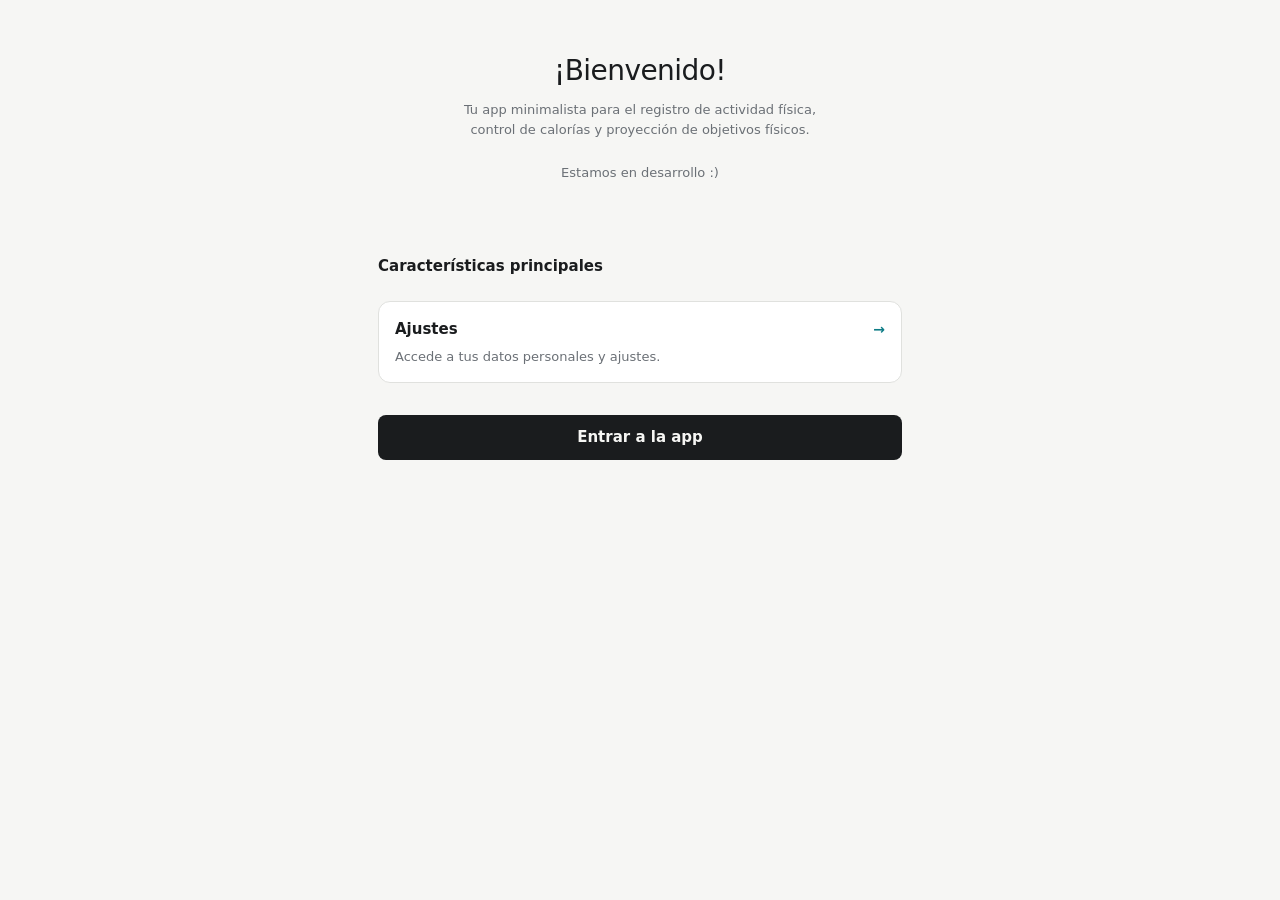
==== frontend/index.html @ 68d65e25 "Reestructuracion carpetas" ====
<!DOCTYPE html> <!-- Con esto avisamos al navegador que estamos usando HTML 5 -->
<html lang="es"> <!-- lang=es-> Accesibilidad para lectores de pantalla, traduccion auto del nav, seo y reglas tipograficas de CSS -->
    <head>
        <meta charset="utf-8">
        <meta name="viewport" content="width=device-width, initial-scale=1, viewport-fit=cover">
        <title>Inicio</title>
        <link rel="stylesheet" href="css/estilos.css">
        <link rel="stylesheet" href="css/componentes.css">
    </head>
    <body>
        <main>
            <div class="hero">
                <h1>¡Bienvenido!</h1>
                <p class="p-suave">Tu app minimalista para el registro de actividad física, control de calorías y proyección de objetivos físicos.</p>
                <p class="p-suave">Estamos en desarrollo :)</p>
            </div>

            <h2>Características principales</h2>

            <div class="card-grid">
                <a href="screens/ajustes.html" class="card">
                    <div class="card-title">
                        Ajustes<span>→</span>
                    </div>
                    <div class="p-suave">Accede a tus datos personales y ajustes.</div>
                </a>
            </div>

            <div class="cta-container">
                <a href="screens/ajustes.html" class="btn cta-btn">Entrar a la app</a> <!-- es de clase btn y cta-btn-->
            </div>
        </main>
    </body>
</html>
---- frontend/css/estilos.css ----
:root {
  --bg: #f6f6f4;
  --fg: #1a1c1e;
  --mu: #6b7076;
  --ln: #e0e1de;
  --cd: #fff;
  --ac: #0e7c86;
  --ac2: #c2410c;
  box-sizing: border-box;
  padding-top: env(safe-area-inset-top, 0px);
  padding-bottom: env(safe-area-inset-bottom, 0px);
}

@media (prefers-color-scheme: dark) {
  :root:not([data-theme="light"]) {
    --bg: #101214;
    --fg: #ecedee;
    --mu: #8d9399;
    --ln: #25292d;
    --cd: #16191c;
    --ac: #3cc3cf;
    --ac2: #fb923c;
    color-scheme: dark;
  }
}

:root[data-theme="dark"] {
  --bg: #101214;
  --fg: #ecedee;
  --mu: #8d9399;
  --ln: #25292d;
  --cd: #16191c;
  --ac: #3cc3cf;
  --ac2: #fb923c;
  color-scheme: dark;
}

html {
  scroll-padding-top: env(safe-area-inset-top, 0px);
}

* {
  box-sizing: border-box;
}

body {
  margin: 0;
  background: var(--bg);
  color: var(--fg);
  font: 15px/1.5 ui-sans-serif, system-ui, -apple-system, "Segoe UI", Roboto, sans-serif;
  font-variant-numeric: tabular-nums;
}

main {
  max-width: 560px;
  margin: 0 auto;
  padding: 20px 18px 90px;
}

h1 {
  font-size: 13px;
  font-weight: 600;
  color: var(--mu);
  margin: 0 0 18px;
  letter-spacing: .02em;
}

h2 {
  font-size: 15px;
  font-weight: 600;
  margin: 28px 0 10px;
}

label {
  display: block;
  font-size: 12px;
  color: var(--mu);
}

table {
  width: 100%;
  border-collapse: collapse;
  font-size: 14px;
}

td, th {
  padding: 8px 0;
  border-top: 1px solid var(--ln);
  text-align: right;
  font-weight: 400;
}

td:first-child, th:first-child {
  text-align: left;
}

th {
  color: var(--mu);
  font-size: 12px;
}

svg {
  width: 100%;
  height: auto;
  display: block;
}

svg text {
  fill: var(--mu);
  font-size: 10px;
}
---- frontend/css/componentes.css ----
/* Seccion hero Inicio */
.hero {
  padding: 30px 0 20px;
  text-align: center;
}

.hero h1 {
  font-size: 28px;
  font-weight: 300;
  color: var(--fg);
  letter-spacing: -.02em;
  margin-bottom: 8px;
}

.hero p {
  margin: 0 auto 24px;
  max-width: 400px;
}

/* Cards */

.card-grid {
  display: grid;
  grid-template-columns: 1fr;
  gap: 12px;
  margin: 24px 0;
}

.card {
  border: 1px solid var(--ln);
  background: var(--cd);
  border-radius: 12px;
  padding: 16px;
  display: flex;
  flex-direction: column;
  gap: 6px;
  text-decoration: none;
  color: inherit;
  transition: border-color 0.15s ease, transform 0.15s ease;
}

/*  :hover es una pseudoclase de CSS que se activa cuando un elemento está siendo “hovered”, es decir, 
    cuando el puntero del usuario está encima del elemento sin hacer clic. */
.card:hover {
  border-color: var(--ac);
  transform: translateY(-1px);
}

.card-title {
  font-size: 15px;
  font-weight: 600;
  color: var(--fg);
  display: flex;
  justify-content: space-between;
  align-items: center;
}

.card-title span {
  color: var(--ac);
  font-size: 14px;
}

/*Ajustes*/
.tarjeta-formulario {
  background: var(--cd);
  border: 1px solid var(--ln);
  border-radius: 12px;
  padding: 16px;
  margin-bottom: 20px;
}

.caja-calculos {
  margin-top: 16px;
}

.row {
  display: flex;
  gap: 10px;
  flex-wrap: wrap;
}

.row > label {
  flex: 1 1 120px;
}

.row > .btn2 {
  flex: 1 1 140px;
}

#mensaje-estado-sesion, #mensaje-datos-personales, #mensaje-descargar-sesiones, #mensaje-descargar-usuarios {
  margin-top: 10px;
}

/*Forms e inputs*/
input, select {
  width: 100%;
  margin-top: 4px;
  padding: 9px 10px;
  background: var(--cd);
  color: var(--fg);
  border: 1px solid var(--ln);
  border-radius: 8px;
  font: inherit;
}

/* Call to action */
.cta-container {
  margin-top: 32px;
}

.cta-btn {
  display: block;
  text-align: center;
  text-decoration: none;
}

/* Botones */

.btn {
  margin-top: 14px;
  width: 100%;
  padding: 11px;
  border: 0;
  border-radius: 8px;
  background: var(--fg);
  color: var(--bg);
  font: inherit;
  font-weight: 600;
  cursor: pointer;
}

.btn2 {
  padding: 9px 12px;
  border: 1px solid var(--ln);
  border-radius: 8px;
  background: var(--cd);
  color: var(--fg);
  font: inherit;
  font-size: 13px;
  cursor: pointer;
  text-align: center;
}

#btn-iniciar-sesion {
  align-self: flex-end; 
  margin-bottom: 0px;
}

/* Tipografía de utilidad */
.p-suave {
  color: var(--mu);
  font-size: 13px;
}

.texto-secundario {
  color: var(--mu);
  font-size: 13px;
  margin: 0;
}

#info-usuario-activo {
    font-weight: 600;
    color: var(--ac);
    margin-bottom: 16px;
}

.sec[hidden] {
  display: none;
}

/* Navegación */
nav {
  position: fixed;
  left: 0;
  right: 0;
  bottom: 0;
  background: var(--bg);
  border-top: 1px solid var(--ln);
  display: flex;
  justify-content: center;
  padding-bottom: env(safe-area-inset-bottom, 0px);
}

nav div {
  display: flex;
  max-width: 560px;
  width: 100%;
}

nav button {
  flex: 1;
  background: none;
  border: 0;
  color: var(--mu);
  font: inherit;
  font-size: 13px;
  padding: 14px 4px;
  cursor: pointer;
}

nav button[aria-current="true"] {
  color: var(--fg);
  font-weight: 600;
  box-shadow: inset 0 2px 0 var(--ac);
}
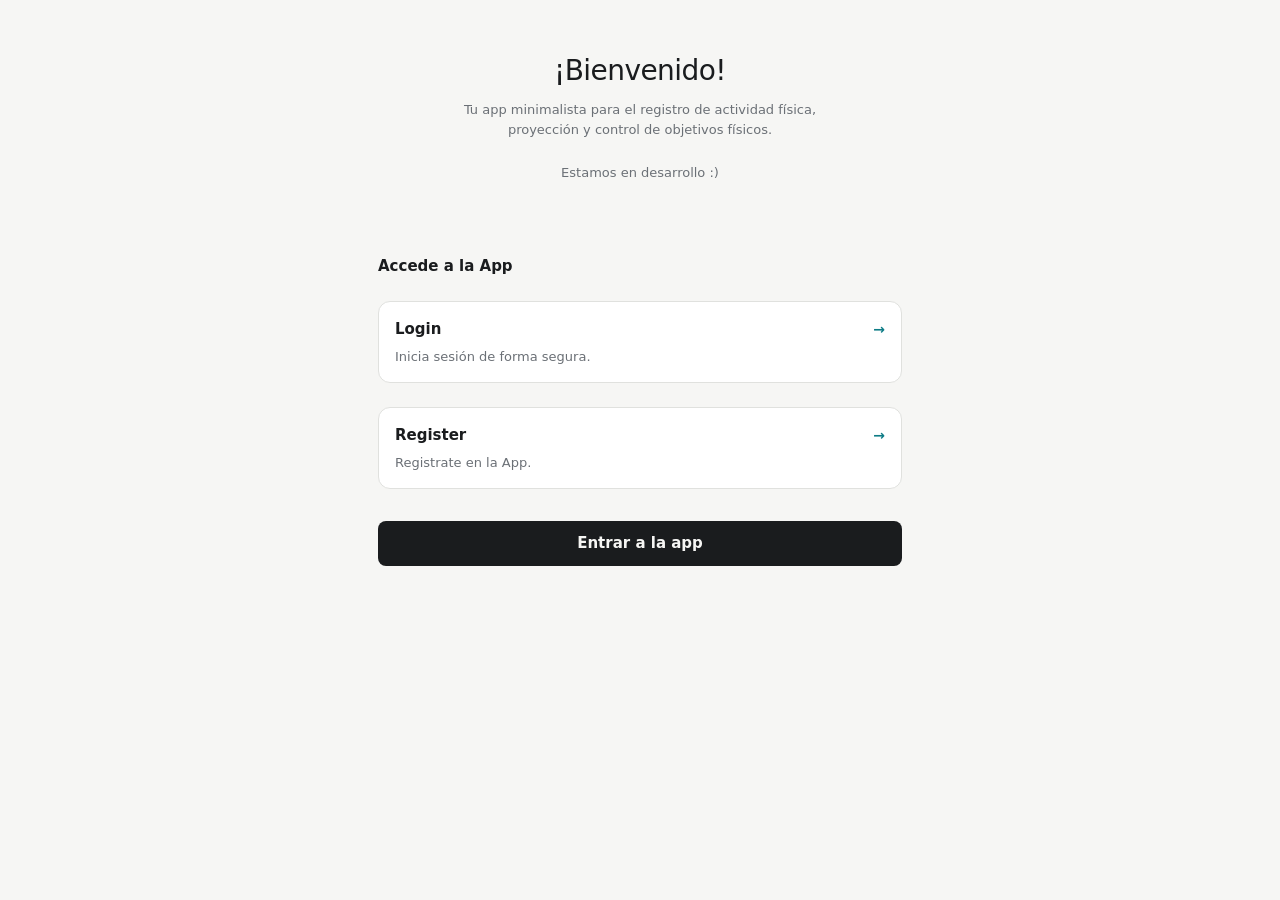
==== commit 8f7a9e22: "Creado Login.html, su css y su js para darle funcionalidad temporal a los botones" ====
--- a/frontend/index.html
+++ b/frontend/index.html
@@ -11,23 +11,32 @@
         <main>
             <div class="hero">
                 <h1>¡Bienvenido!</h1>
-                <p class="p-suave">Tu app minimalista para el registro de actividad física, control de calorías y proyección de objetivos físicos.</p>
+                <p class="p-suave">Tu app minimalista para el registro de actividad física, proyección y control de objetivos físicos.</p>
                 <p class="p-suave">Estamos en desarrollo :)</p>
             </div>
 
-            <h2>Características principales</h2>
+            <h2>Accede a la App</h2>
 
             <div class="card-grid">
-                <a href="screens/ajustes.html" class="card">
+                <a href="screens/login.html" class="card">
                     <div class="card-title">
-                        Ajustes<span>→</span>
+                        Login<span>→</span>
                     </div>
-                    <div class="p-suave">Accede a tus datos personales y ajustes.</div>
+                    <div class="p-suave">Inicia sesión de forma segura.</div>
+                </a>
+            </div>
+
+            <div class="card-grid">
+                <a href="screens/register.html" class="card">
+                    <div class="card-title">
+                        Register<span>→</span>
+                    </div>
+                    <div class="p-suave">Registrate en la App.</div>
                 </a>
             </div>
 
             <div class="cta-container">
-                <a href="screens/ajustes.html" class="btn cta-btn">Entrar a la app</a> <!-- es de clase btn y cta-btn-->
+                <a href="screens/login.html" class="btn cta-btn">Entrar a la app</a> <!-- es de clase btn y cta-btn-->
             </div>
         </main>
     </body>
--- a/frontend/css/componentes.css
+++ b/frontend/css/componentes.css
@@ -67,7 +67,60 @@
   border-radius: 12px;
   padding: 16px;
   margin-bottom: 20px;
-}
+  display: flex;
+  flex-direction: column;
+  gap: 14px;
+}
+
+/*Login*/
+.tarjeta-formulario-login {
+  background: var(--cd);
+  border: 1px solid var(--ln);
+  border-radius: 12px;
+  padding: 16px;
+  margin-bottom: 20px;
+  display: flex;
+  flex-direction: column;
+  gap: 14px;
+}
+
+.tarjeta-formulario-login #btn-iniciar-sesion,
+.tarjeta-formulario-login #btn-registrarse {
+  align-self: center;
+  width: 100%;
+  margin-top: 4px; 
+  font: inherit;
+  font-weight: 600;
+}
+
+.tarjeta-formulario-login #btn-iniciar-sesion {
+  margin-top: 4px;
+  width: 100%;
+  padding: 11px;
+  border: 0;
+  border-radius: 8px;
+  background: var(--fg);
+  color: var(--bg);
+  cursor: pointer;
+}
+
+.texto-error {
+  color: #f87171;
+  background-color: rgba(248, 113, 113, 0.1);
+  border: 1px solid rgba(248, 113, 113, 0.3);
+  border-radius: 8px;
+  padding: 10px 12px;
+  font-size: 0.875rem;
+  line-height: 1.4;
+  margin: 0;
+}
+
+/* Oculta el recuadro por completo mientras el <p> esté vacío */
+.texto-error:empty {
+  display: none;
+}
+
+/*FIN Login*/
 
 .caja-calculos {
   margin-top: 16px;
